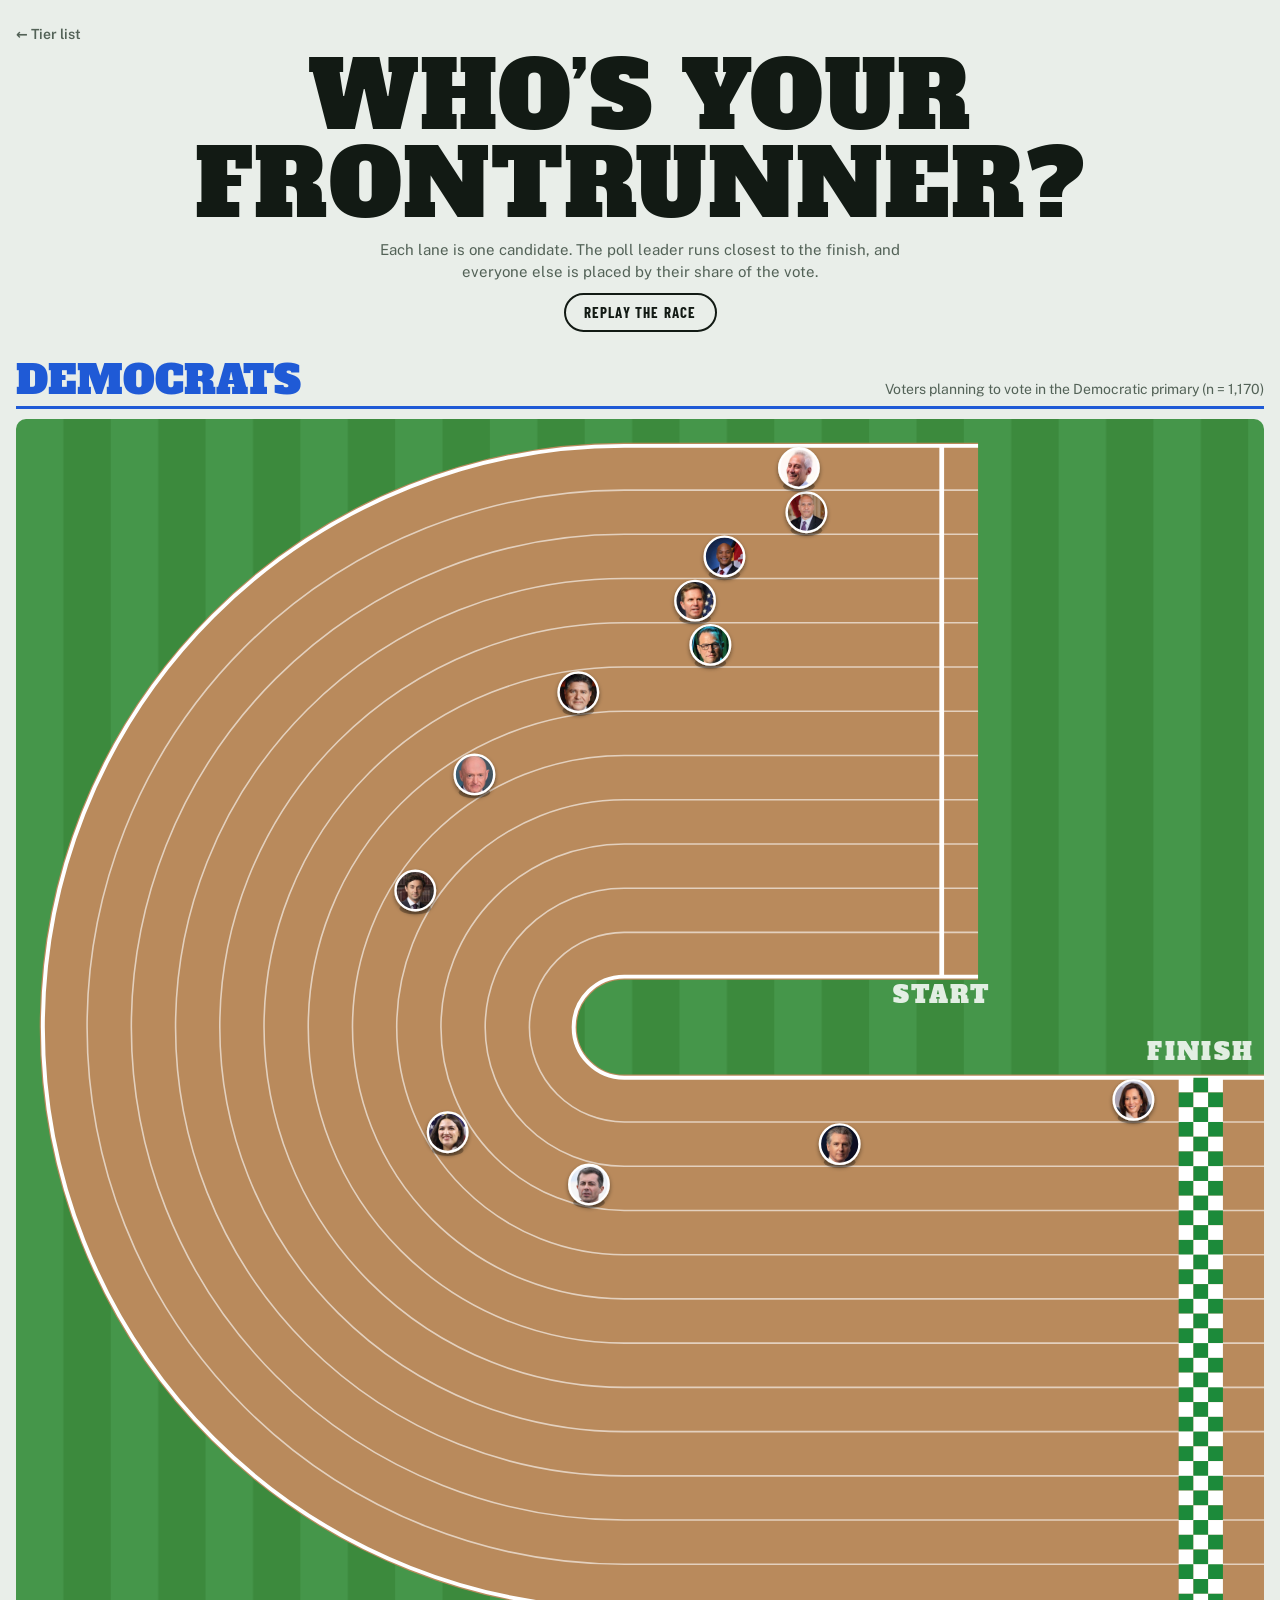
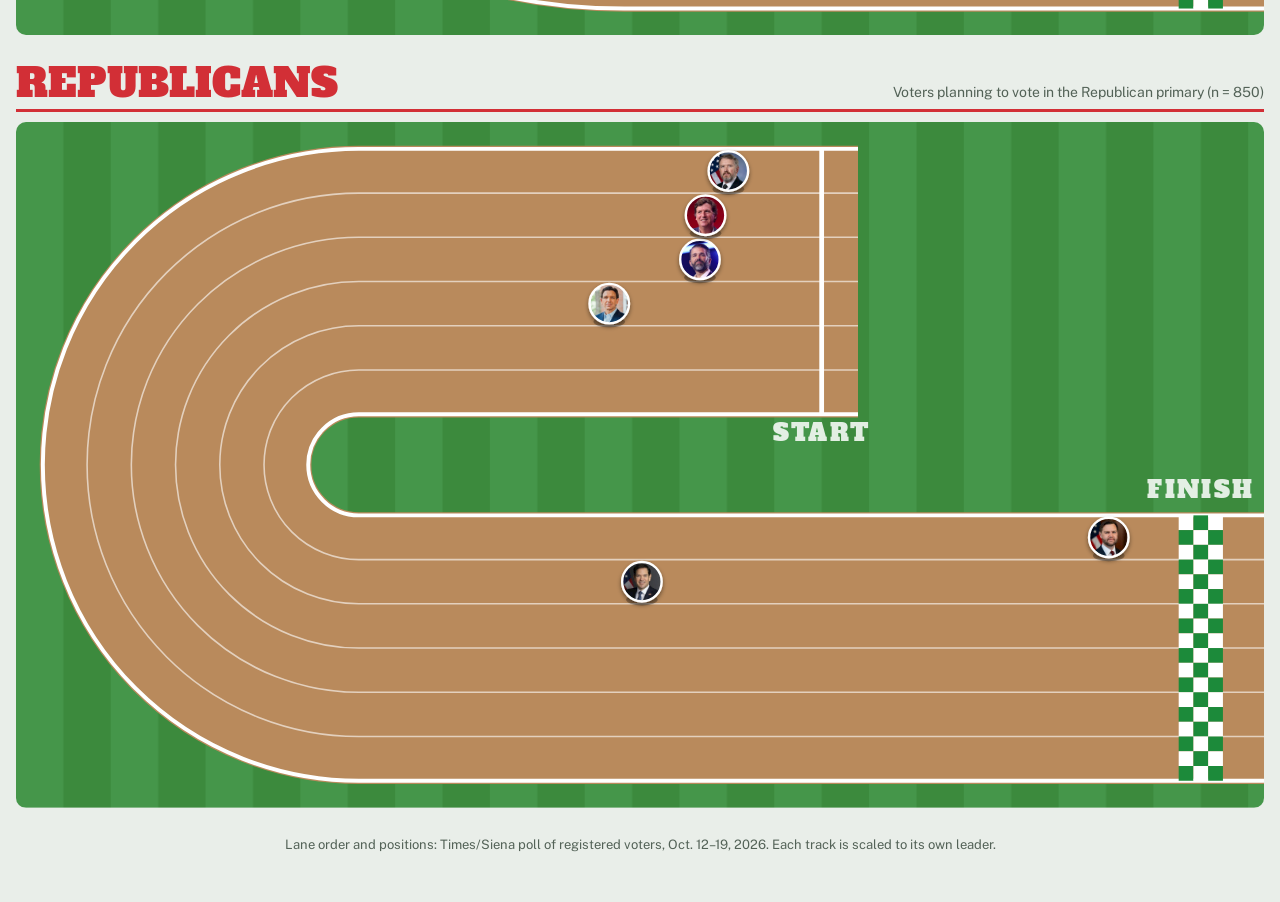
==== horserace/index.html @ ce665e46 "Add /horserace: poll-ordered racetracks for both parties Racetrack per party with one lane per candi" ====
<!doctype html>
<html lang="en">
<head>
<meta charset="utf-8">
<meta name="viewport" content="width=device-width, initial-scale=1, viewport-fit=cover">
<title>2028 Primary Horse Race</title>
<meta name="claude:viewport-fit-sides" content="cover">
<link rel="preconnect" href="https://fonts.googleapis.com">
<link rel="preconnect" href="https://fonts.gstatic.com" crossorigin>
<link rel="stylesheet" href="https://fonts.googleapis.com/css2?family=Alfa+Slab+One&family=Barlow+Condensed:wght@600;700&family=Public+Sans:wght@400;600&display=swap">
<link rel="stylesheet" href="race.css">
</head>
<body>
<main class="wrap">
  <header class="top">
    <a class="nav" id="nav-tiers" href="../">← Tier list</a>
    <h1>WHO’S YOUR FRONTRUNNER?</h1>
    <p class="sub">Each lane is one candidate. The poll leader runs closest to the finish, and everyone else is placed by their share of the vote.</p>
    <button class="replay" id="replay" type="button">Replay the race</button>
  </header>

  <section class="race" data-party="D" aria-labelledby="race-d-title">
    <div class="race-head">
      <h2 id="race-d-title"></h2>
      <p class="universe"></p>
    </div>
    <div class="track-scroll"></div>
  </section>

  <section class="race" data-party="R" aria-labelledby="race-r-title">
    <div class="race-head">
      <h2 id="race-r-title"></h2>
      <p class="universe"></p>
    </div>
    <div class="track-scroll"></div>
  </section>

  <p class="source" id="source"></p>
</main>

<script src="poll.js"></script>
<script src="race.js"></script>
</body>
</html>
---- horserace/race.css ----
/* Layout: a poster-style title, then each party's track full width, stacked. Track art keeps fixed turf/dirt colors; the page around it follows the theme. */
:root {
  --bg: #e9eee9;
  --fg: #121a14;
  --muted: #536257;
  --line: #c3cdc4;
  --dem: #1f5ad6;
  --gop: #d22f36;
  --font-display: 'Alfa Slab One', 'Rockwell', 'Georgia', serif;
  --font-label: 'Barlow Condensed', 'Arial Narrow', sans-serif;
  --font-body: 'Public Sans', system-ui, -apple-system, 'Segoe UI', sans-serif;
}
@media (prefers-color-scheme: dark) {
  :root:not([data-theme="light"]) {
    --bg: #0e1410;
    --fg: #edf2ee;
    --muted: #93a398;
    --line: #2a352d;
    --dem: #6f95ff;
    --gop: #ff6b70;
    color-scheme: dark;
  }
}
:root[data-theme="dark"] {
  --bg: #0e1410;
  --fg: #edf2ee;
  --muted: #93a398;
  --line: #2a352d;
  --dem: #6f95ff;
  --gop: #ff6b70;
  color-scheme: dark;
}

* { box-sizing: border-box; }
[hidden] { display: none !important; }
body {
  margin: 0;
  background: var(--bg);
  color: var(--fg);
  font-family: var(--font-body);
  font-size: 15px;
  line-height: 1.45;
}
.wrap {
  max-width: 1500px;
  margin: 0 auto;
  padding-block: 24px 48px;
  padding-left: max(16px, env(safe-area-inset-left, 0px));
  padding-right: max(16px, env(safe-area-inset-right, 0px));
  display: grid;
  gap: 28px;
}
.top { display: grid; gap: 10px; justify-items: center; text-align: center; }
.nav { justify-self: start; font-weight: 600; font-size: 14px; color: var(--muted); text-decoration: none; }
.nav:hover { color: var(--fg); text-decoration: underline; }
h1 {
  margin: 0;
  font-family: var(--font-display);
  font-weight: 400;
  font-size: clamp(34px, 7.4vw, 92px);
  line-height: .95;
  letter-spacing: .01em;
  text-wrap: balance;
}
.sub { margin: 0; color: var(--muted); max-width: 62ch; }
.replay {
  appearance: none;
  border: 2px solid var(--fg);
  background: transparent;
  color: var(--fg);
  font: 700 15px/1 var(--font-label);
  letter-spacing: .08em;
  text-transform: uppercase;
  padding: 10px 18px;
  border-radius: 999px;
  cursor: pointer;
}
.replay:hover { background: var(--fg); color: var(--bg); }
:focus-visible { outline: 3px solid var(--dem); outline-offset: 3px; }

.race { display: grid; gap: 10px; }
.race-head { display: flex; flex-wrap: wrap; align-items: baseline; justify-content: space-between; gap: 6px 18px; border-bottom: 3px solid var(--party); padding-bottom: 6px; }
.race[data-party="D"] { --party: var(--dem); }
.race[data-party="R"] { --party: var(--gop); }
h2 {
  margin: 0;
  font: 400 clamp(26px, 3.4vw, 40px)/1 var(--font-display);
  color: var(--party);
  text-transform: uppercase;
}
.race-head p { margin: 0; color: var(--muted); font-size: 14px; }
.track-scroll { overflow-x: auto; border-radius: 10px; }
.track-scroll svg { display: block; width: 100%; min-width: 760px; height: auto; }
.source { margin: 0; color: var(--muted); font-size: 13px; text-align: center; }

@media (prefers-reduced-motion: reduce) {
  .replay { display: none; }
}
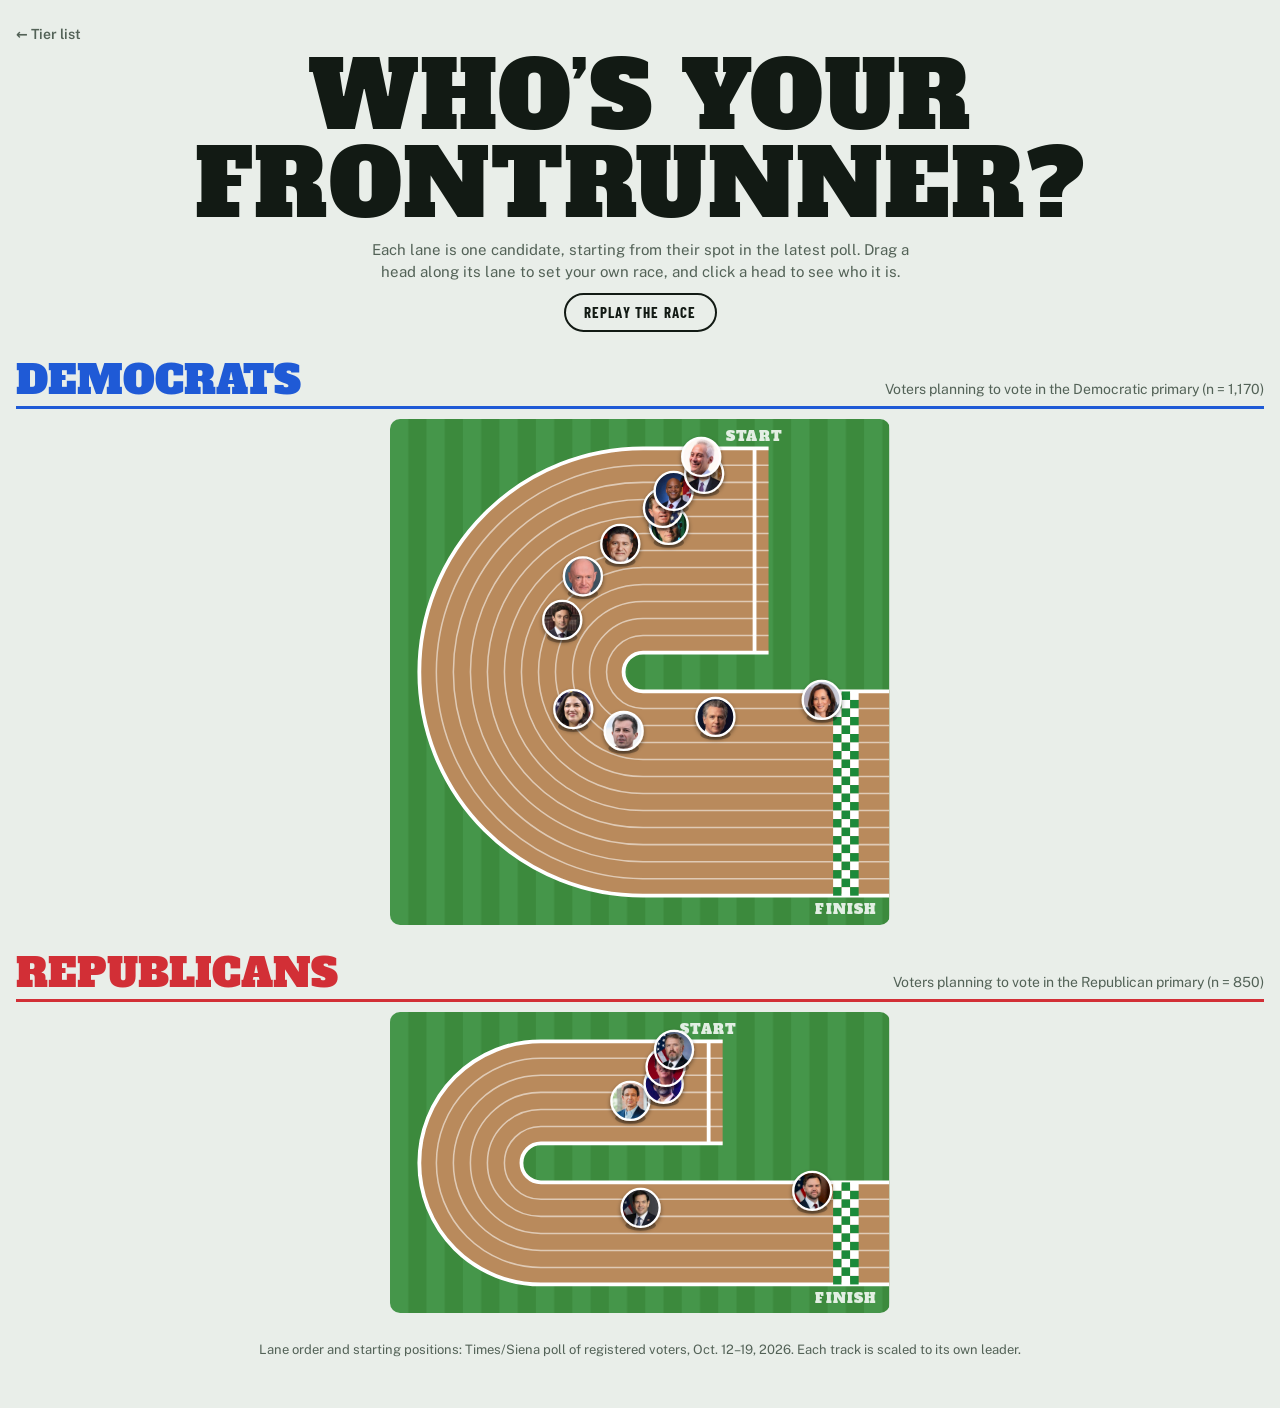
==== commit 06d7cc42: "Horse race: 40% size track, draggable heads, click for name - Track renders at 40% of its previous s" ====
--- a/horserace/index.html
+++ b/horserace/index.html
@@ -15,7 +15,7 @@
   <header class="top">
     <a class="nav" id="nav-tiers" href="../">← Tier list</a>
     <h1>WHO’S YOUR FRONTRUNNER?</h1>
-    <p class="sub">Each lane is one candidate. The poll leader runs closest to the finish, and everyone else is placed by their share of the vote.</p>
+    <p class="sub">Each lane is one candidate, starting from their spot in the latest poll. Drag a head along its lane to set your own race, and click a head to see who it is.</p>
     <button class="replay" id="replay" type="button">Replay the race</button>
   </header>
 
--- a/horserace/race.css
+++ b/horserace/race.css
@@ -89,10 +89,35 @@
   text-transform: uppercase;
 }
 .race-head p { margin: 0; color: var(--muted); font-size: 14px; }
-.track-scroll { overflow-x: auto; border-radius: 10px; }
-.track-scroll svg { display: block; width: 100%; min-width: 760px; height: auto; }
+.track-scroll { position: relative; overflow-x: auto; display: grid; justify-items: center; }
+/* The track is drawn at 40% of its original size: 40% of the column, never under 40% of the old 760px minimum. */
+.track-scroll svg { display: block; width: max(304px, 40%); height: auto; border-radius: 10px; }
+.head { cursor: grab; touch-action: none; outline: none; }
+.head.grabbed { cursor: grabbing; }
+.head:focus-visible .ring { stroke: #ffd84d; }
+.name-tag {
+  position: absolute;
+  transform: translate(-50%, calc(-100% - 8px));
+  background: var(--fg);
+  color: var(--bg);
+  font: 700 15px/1.1 var(--font-label);
+  letter-spacing: .04em;
+  text-transform: uppercase;
+  padding: 6px 10px;
+  border-radius: 6px;
+  white-space: nowrap;
+  pointer-events: none;
+  z-index: 2;
+}
+.name-tag::after {
+  content: '';
+  position: absolute;
+  left: 50%;
+  bottom: -5px;
+  margin-left: -5px;
+  border: 5px solid transparent;
+  border-bottom: 0;
+  border-top-color: var(--fg);
+}
 .source { margin: 0; color: var(--muted); font-size: 13px; text-align: center; }
 
-@media (prefers-reduced-motion: reduce) {
-  .replay { display: none; }
-}
